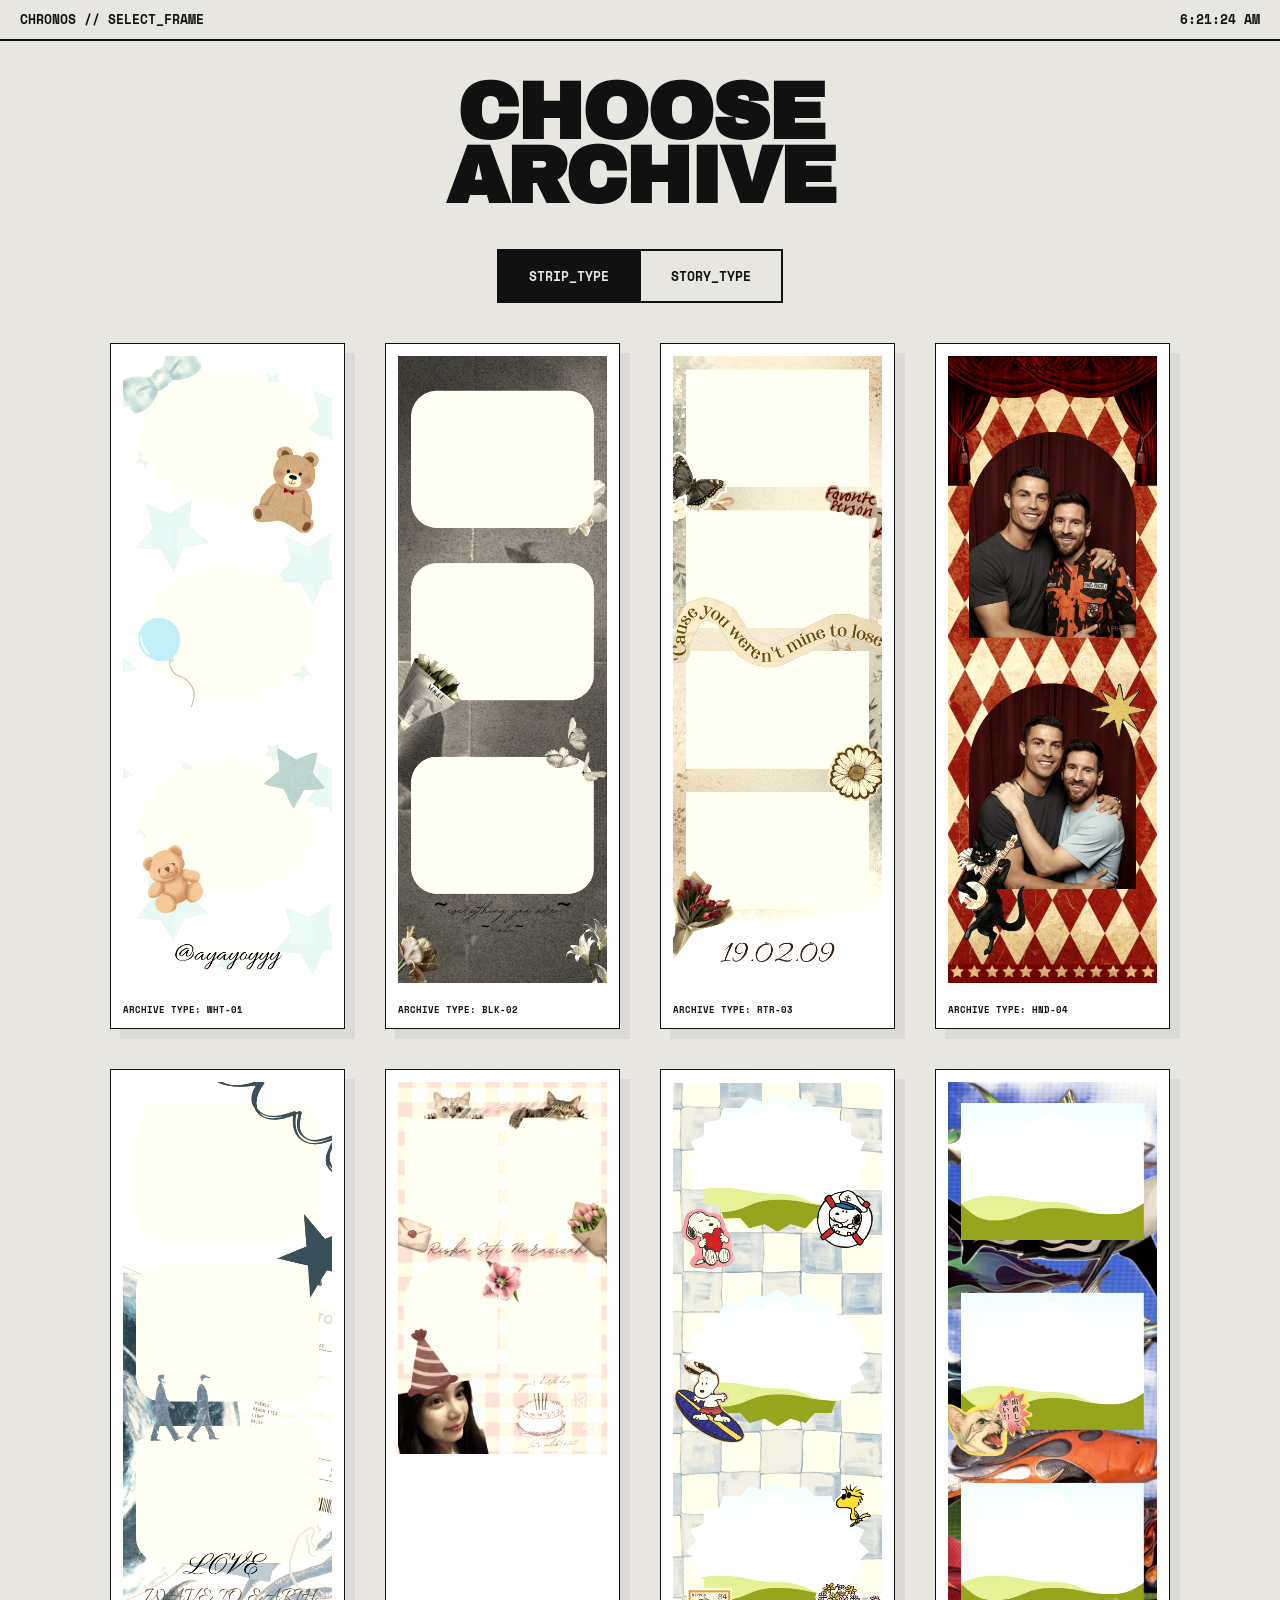
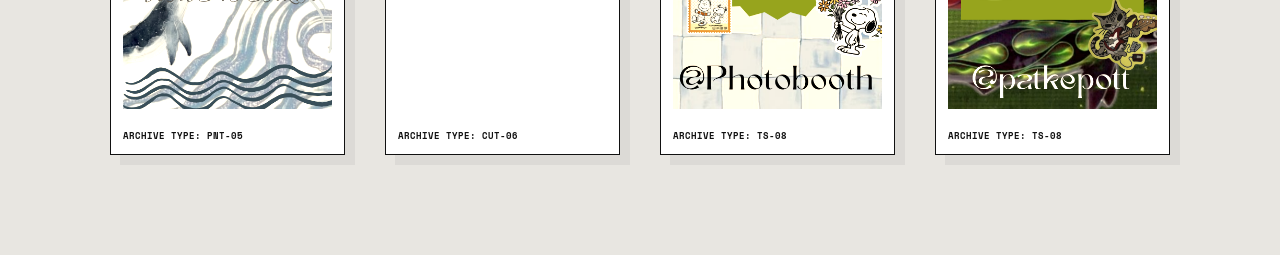
==== cobacoba/layout.html @ 24fa5acb "commit new" ====
<!DOCTYPE html>
<html lang="id">
<head>
    <meta charset="UTF-8">
    <meta name="viewport" content="width=device-width, initial-scale=1.0">
    <title>SELECT FRAME — CHRONOS SYSTEM</title>
    <link href="https://fonts.googleapis.com/css2?family=Archivo+Black&family=Space+Mono&display=swap" rel="stylesheet">
    <style>
        /* --- CHRONOS THEME BASE --- */
        * { margin: 0; padding: 0; box-sizing: border-box; }
        
        :root {
            --paper: #e8e6e1; 
            --ink: #111;
            --accent: #999;
        }

        body { 
            background: var(--paper); 
            color: var(--ink); 
            font-family: 'Space Mono', monospace; 
            overflow-x: hidden;
            display: flex;
            flex-direction: column;
            align-items: center;
            min-height: 100vh;
        }

        /* --- VINTAGE GRAIN OVERLAY --- */
        body::before {
            content: "";
            position: fixed; top: 0; left: 0; width: 100%; height: 100%;
            background: url('https://www.transparenttextures.com/patterns/stardust.png');
            opacity: 0.4; pointer-events: none; z-index: 1000;
        }

        /* --- TOP BAR --- */
        .time-header {
            width: 100%;
            border-bottom: 2px solid var(--ink);
            padding: 10px 20px;
            display: flex;
            justify-content: space-between;
            font-size: 0.8rem;
            font-weight: bold;
            text-transform: uppercase;
            position: sticky;
            top: 0;
            background: var(--paper);
            z-index: 1100;
        }

        h1 { 
            font-family: 'Archivo Black', sans-serif;
            font-size: clamp(2.5rem, 8vw, 5rem);
            text-align: center;
            text-transform: uppercase;
            margin: 40px 0;
            letter-spacing: -2px;
            line-height: 0.8;
        }

        /* --- TAB SYSTEM: BRUTAL STYLE --- */
        .tab-container {
            display: flex;
            gap: 0;
            margin-bottom: 40px;
            border: 2px solid var(--ink);
        }

        .tab-btn {
            background: transparent;
            border: none;
            border-right: 2px solid var(--ink);
            color: var(--ink);
            padding: 15px 30px;
            font-family: 'Space Mono', monospace;
            font-weight: bold;
            text-transform: uppercase;
            cursor: pointer;
            transition: 0.2s;
        }

        .tab-btn:last-child { border-right: none; }

        .tab-btn.active {
            background: var(--ink);
            color: var(--paper);
        }

        /* --- LAYOUT SECTIONS --- */
        .layout-section {
            display: none;
            width: 100%;
            max-width: 1100px;
            padding: 0 20px 100px 20px;
        }

        .layout-section.active { display: block; }

        .grid-container { 
            display: grid; 
            grid-template-columns: repeat(auto-fit, minmax(220px, 1fr)); 
            gap: 40px; 
            justify-items: center;
        }

        /* --- FRAME CARD: MUSEUM STYLE --- */
        .frame-card { 
            background: #fff; 
            padding: 12px 12px 45px 12px; 
            border: 1px solid var(--ink);
            cursor: pointer; 
            transition: 0.4s cubic-bezier(0.19, 1, 0.22, 1); 
            position: relative;
            width: 100%;
            max-width: 250px;
            box-shadow: 10px 10px 0px rgba(0,0,0,0.05);
        }

        .frame-card::after {
            content: "ARCHIVE TYPE: "attr(data-type);
            position: absolute; bottom: 12px; left: 12px;
            font-size: 9px; font-weight: bold;
        }

        .frame-card img { 
            width: 100%; 
            display: block;
            filter: sepia(0.3) contrast(1.1);
            transition: 0.3s;
            background: #eee;
        }

        .frame-card:hover { 
            transform: translateY(-10px) rotate(2deg);
            box-shadow: 20px 20px 0px rgba(0,0,0,0.1);
            z-index: 10;
        }

        .frame-card:hover img { filter: sepia(0) contrast(1); }

        .selected { 
            background: var(--ink) !important;
            border-color: var(--ink) !important;
            transform: scale(1.05) !important;
        }
        
        .selected img { filter: sepia(0) brightness(0.9) !important; }
        .selected::after { color: var(--paper); }

        /* --- MOBILE --- */
        @media (max-width: 600px) {
            .grid-container { grid-template-columns: 1fr 1fr; gap: 15px; }
            h1 { font-size: 2.5rem; }
            .tab-btn { padding: 10px 15px; font-size: 0.7rem; }
        }
    </style>
</head>
<body>

    <div class="time-header">
        <div>CHRONOS // SELECT_FRAME</div>
        <div id="clock">00:00:00</div>
    </div>

    <h1>CHOOSE<br>ARCHIVE</h1>

    <div class="tab-container">
        <button class="tab-btn active" onclick="switchTab('strip', this)">STRIP_TYPE</button>
        <button class="tab-btn" onclick="switchTab('story', this)">STORY_TYPE</button>
        <!-- <button class="tab-btn" onclick="switchTab('special', this)">SPECIAL_BIASS</button> -->
    </div>

    <div id="strip" class="layout-section active">
        <div class="grid-container">
            <div class="frame-card" data-type="WHT-01" onclick="selectLayout('layoutA', this)">
                <img src="frames/1.png" alt="Frame 1">
            </div>
            <div class="frame-card" data-type="BLK-02" onclick="selectLayout('layoutB', this)">
                <img src="frames/2.png" alt="Frame 2">
            </div>
            <div class="frame-card" data-type="RTR-03" onclick="selectLayout('layoutC', this)">
                <img src="frames/3.png" alt="Frame 3">
            </div>
            <div class="frame-card" data-type="HND-04" onclick="selectLayout('layoutD', this)">
                <img src="frames/4.png" alt="Frame 4">
            </div>
            <div class="frame-card" data-type="PNT-05" onclick="selectLayout('layoutE', this)">
                <img src="frames/8.png" alt="Frame 5">
            </div>
            <div class="frame-card" data-type="CUT-06" onclick="selectLayout('layoutF', this)">
                <img src="frames/9.png" alt="Frame 6">
            </div>
            <div class="frame-card" data-type="TS-08" onclick="selectLayout('layoutH', this)">
                <img src="frames/framea1.png" alt="Frame 8">
            </div>
            <div class="frame-card" data-type="TS-08" onclick="selectLayout('layoutJ', this)">
                <img src="frames/framea.png" alt="Frame 10">
            </div>
        </div>
    </div>

    <div id="story" class="layout-section">
        <div class="grid-container">
            <div class="frame-card" data-type="WIN-98" onclick="selectLayout('layoutG', this)">
                <img src="frames/6.png" alt="Frame 7">
            </div>
        </div>
    </div>

    <div id="special" class="layout-section">
            <div class="frame-card" data-type="Special" onclick="selectLayout('layoutI', this)">
                <img src="frames/9.png" alt="Frame 9">
            </div>
        </div>
    </div>

    <script>
        // Realtime Clock
        function updateClock() {
            const now = new Date();
            document.getElementById('clock').innerText = now.toLocaleTimeString();
        }
        setInterval(updateClock, 1000);
        updateClock();

        function switchTab(tabId, btn) {
            document.querySelectorAll('.layout-section').forEach(s => s.classList.remove('active'));
            document.querySelectorAll('.tab-btn').forEach(b => b.classList.remove('active'));
            document.getElementById(tabId).classList.add('active');
            btn.classList.add('active');
        }

        function selectLayout(layoutName, element) {
            localStorage.setItem('selectedLayout', layoutName);
            document.querySelectorAll('.frame-card').forEach(c => c.classList.remove('selected'));
            element.classList.add('selected');

            if (navigator.vibrate) navigator.vibrate(40);

            setTimeout(() => {
                window.location.href = 'camera.html';
            }, 500);
        }
    </script>
</body>
</html>
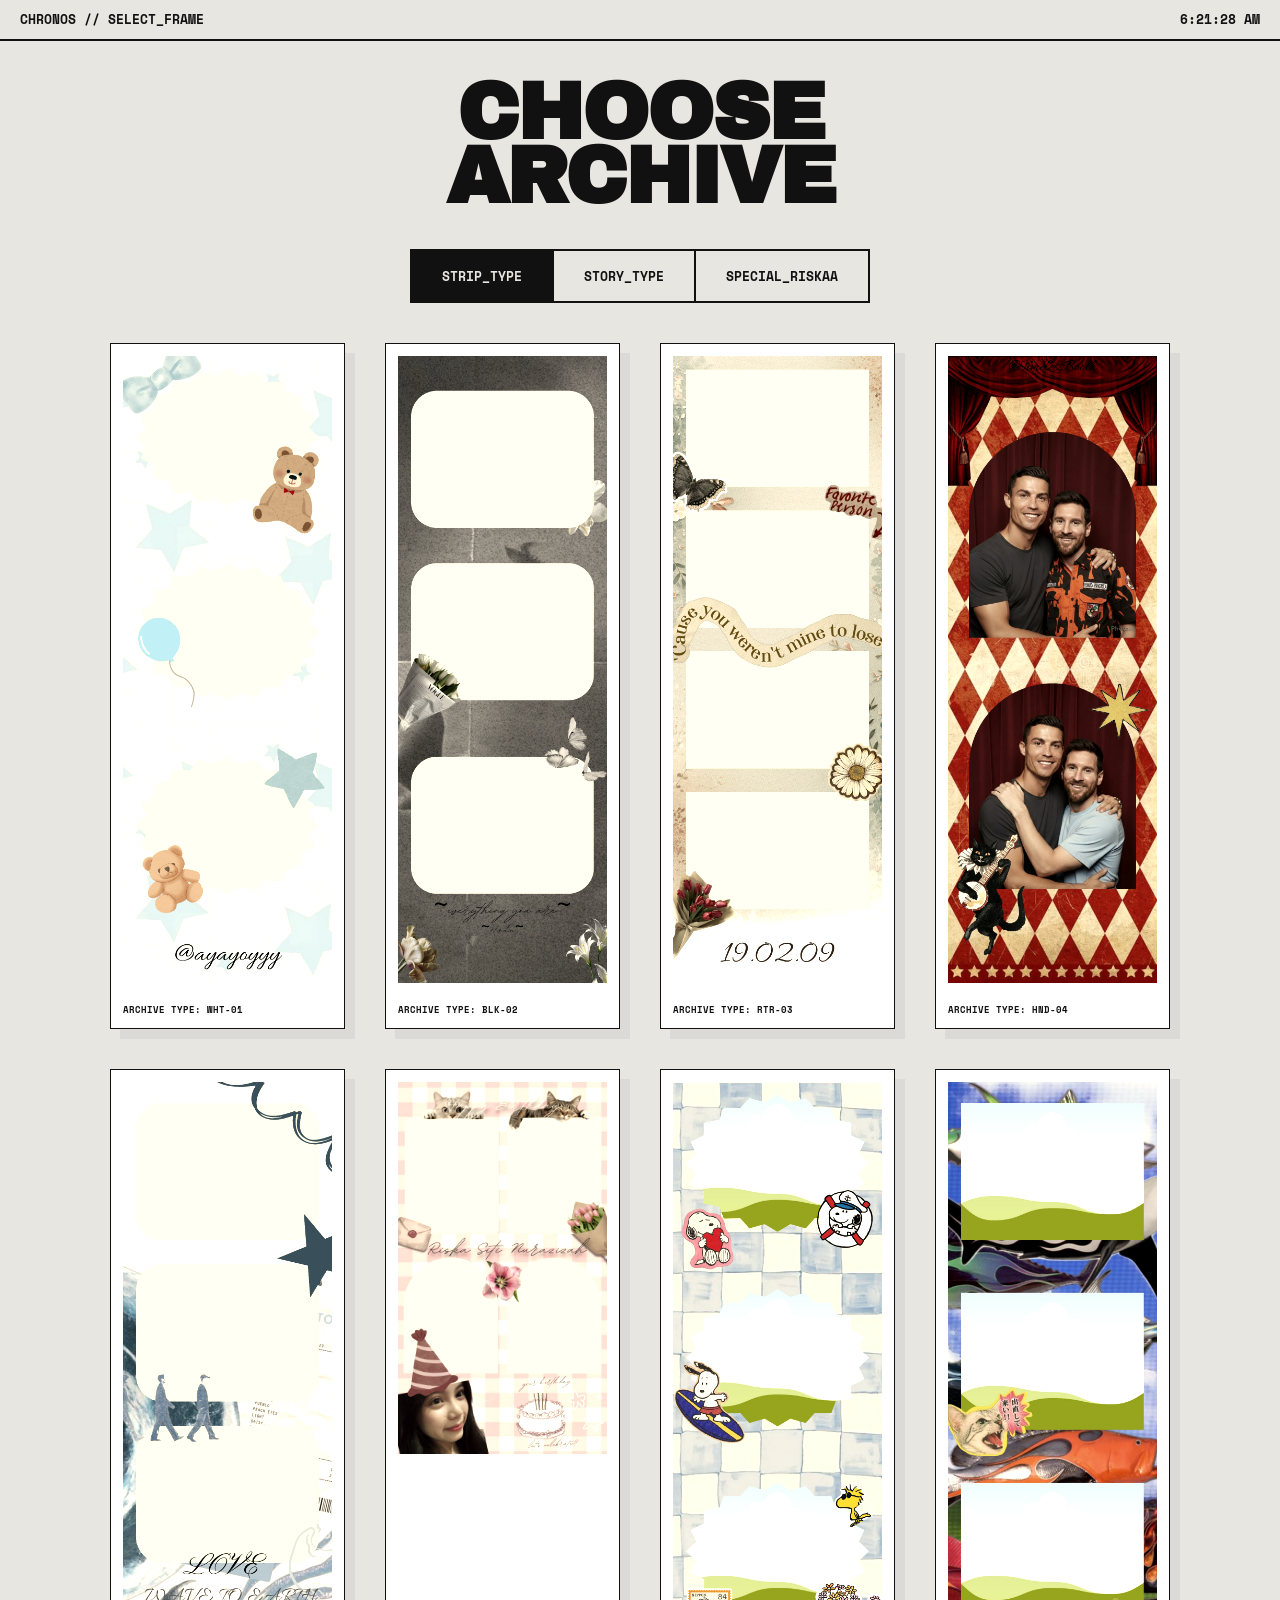
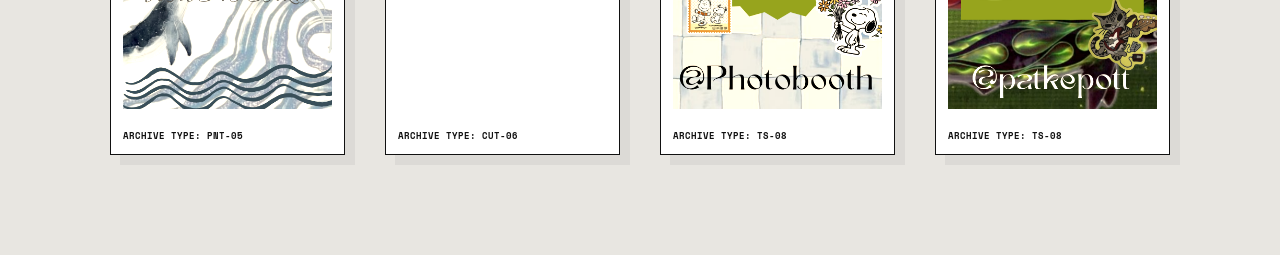
==== commit 7e84dc07: "Update camera and layout HTML" ====
--- a/cobacoba/layout.html
+++ b/cobacoba/layout.html
@@ -169,7 +169,7 @@
     <div class="tab-container">
         <button class="tab-btn active" onclick="switchTab('strip', this)">STRIP_TYPE</button>
         <button class="tab-btn" onclick="switchTab('story', this)">STORY_TYPE</button>
-        <!-- <button class="tab-btn" onclick="switchTab('special', this)">SPECIAL_BIASS</button> -->
+        <button class="tab-btn" onclick="switchTab('special', this)">SPECIAL_RISKAA</button>
     </div>
 
     <div id="strip" class="layout-section active">
@@ -210,6 +210,7 @@
     </div>
 
     <div id="special" class="layout-section">
+        <div class="grid-container">
             <div class="frame-card" data-type="Special" onclick="selectLayout('layoutI', this)">
                 <img src="frames/9.png" alt="Frame 9">
             </div>
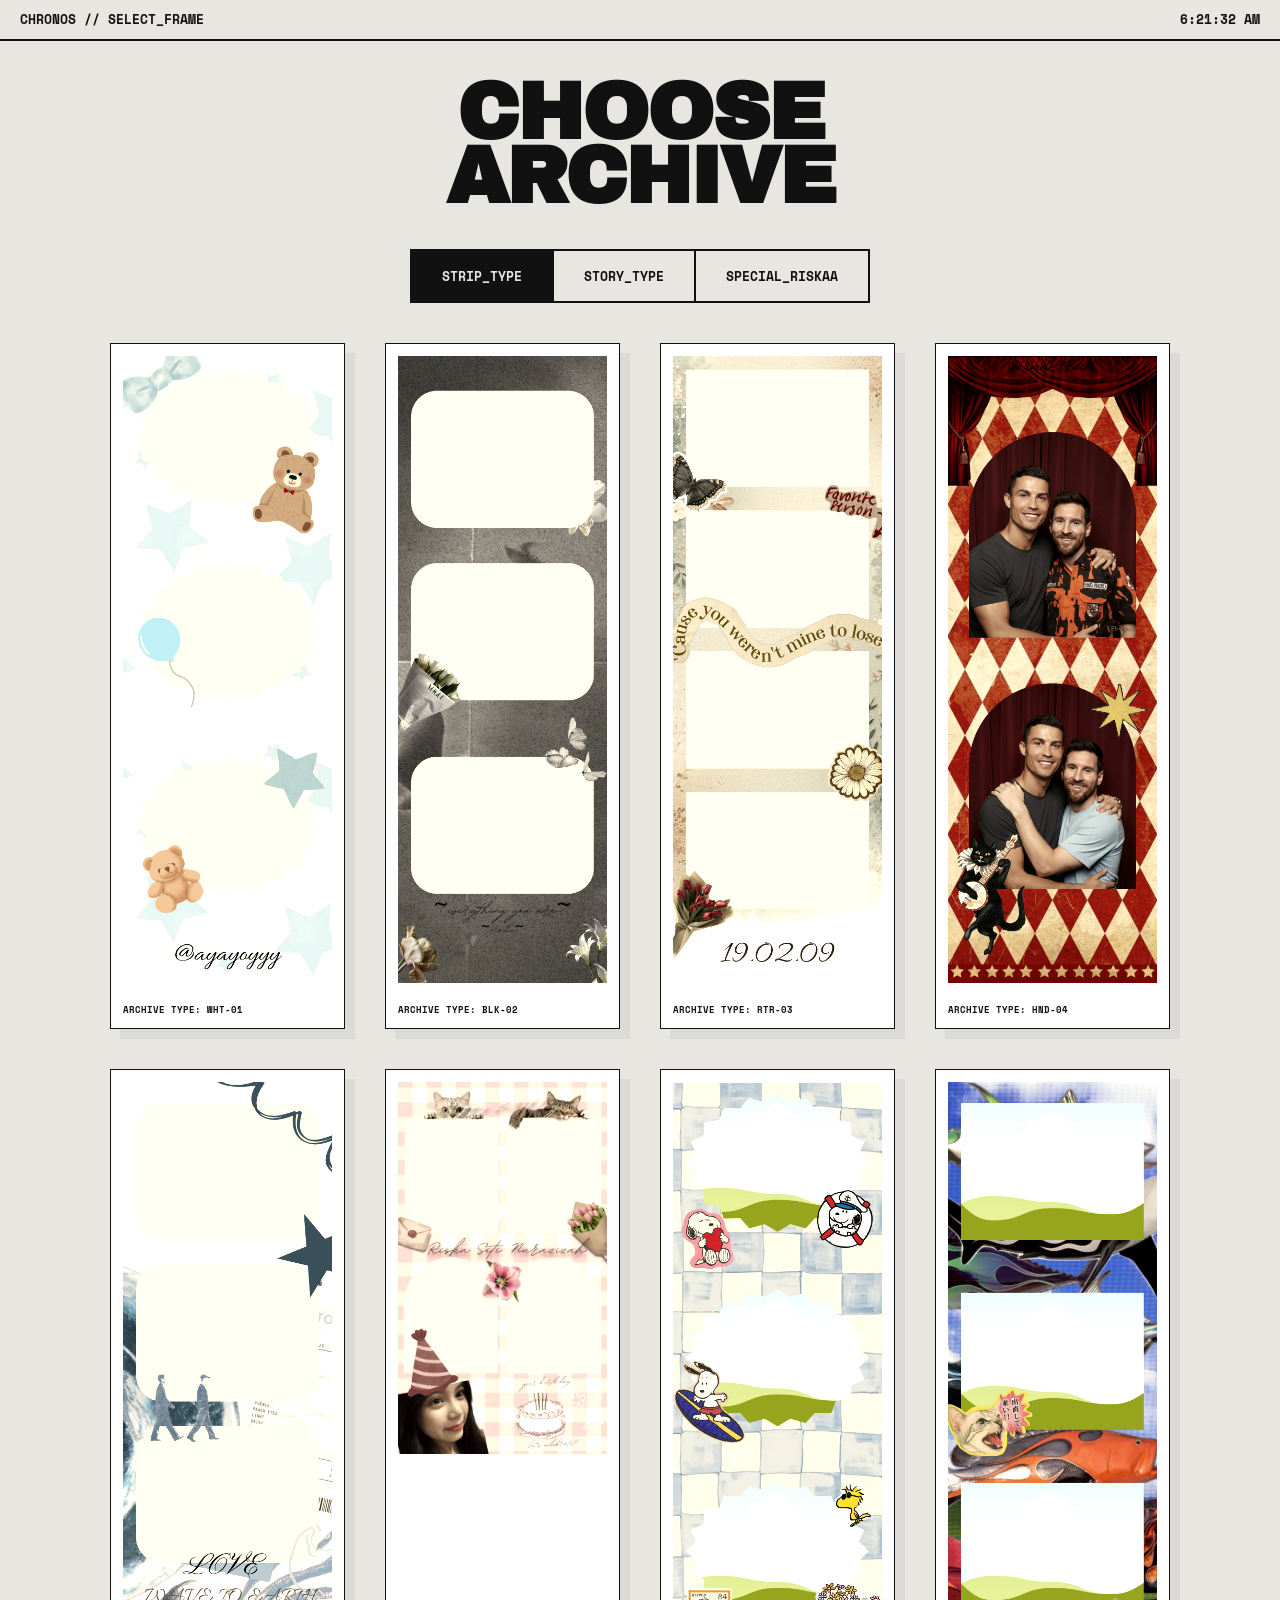
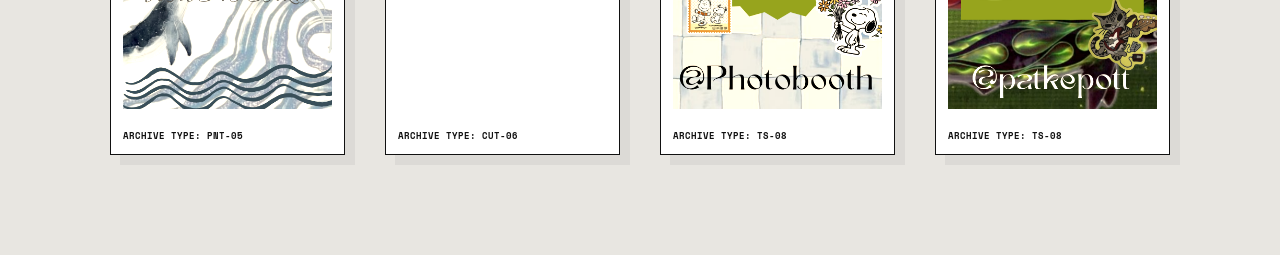
==== commit da6a5086: "fix: reset session on layout change and correct max poses" ====
--- a/cobacoba/layout.html
+++ b/cobacoba/layout.html
@@ -235,7 +235,11 @@
 
         function selectLayout(layoutName, element) {
             localStorage.setItem('selectedLayout', layoutName);
-            document.querySelectorAll('.frame-card').forEach(c => c.classList.remove('selected'));
+            // RESET SESSION DATA WHEN NEW LAYOUT SELECTED
+            localStorage.removeItem('p_photos');
+            localStorage.removeItem('p_raw');
+            
+            document.querySelectorAll('.frame-card').forEach(c => b => c.classList.remove('selected'));
             element.classList.add('selected');
 
             if (navigator.vibrate) navigator.vibrate(40);
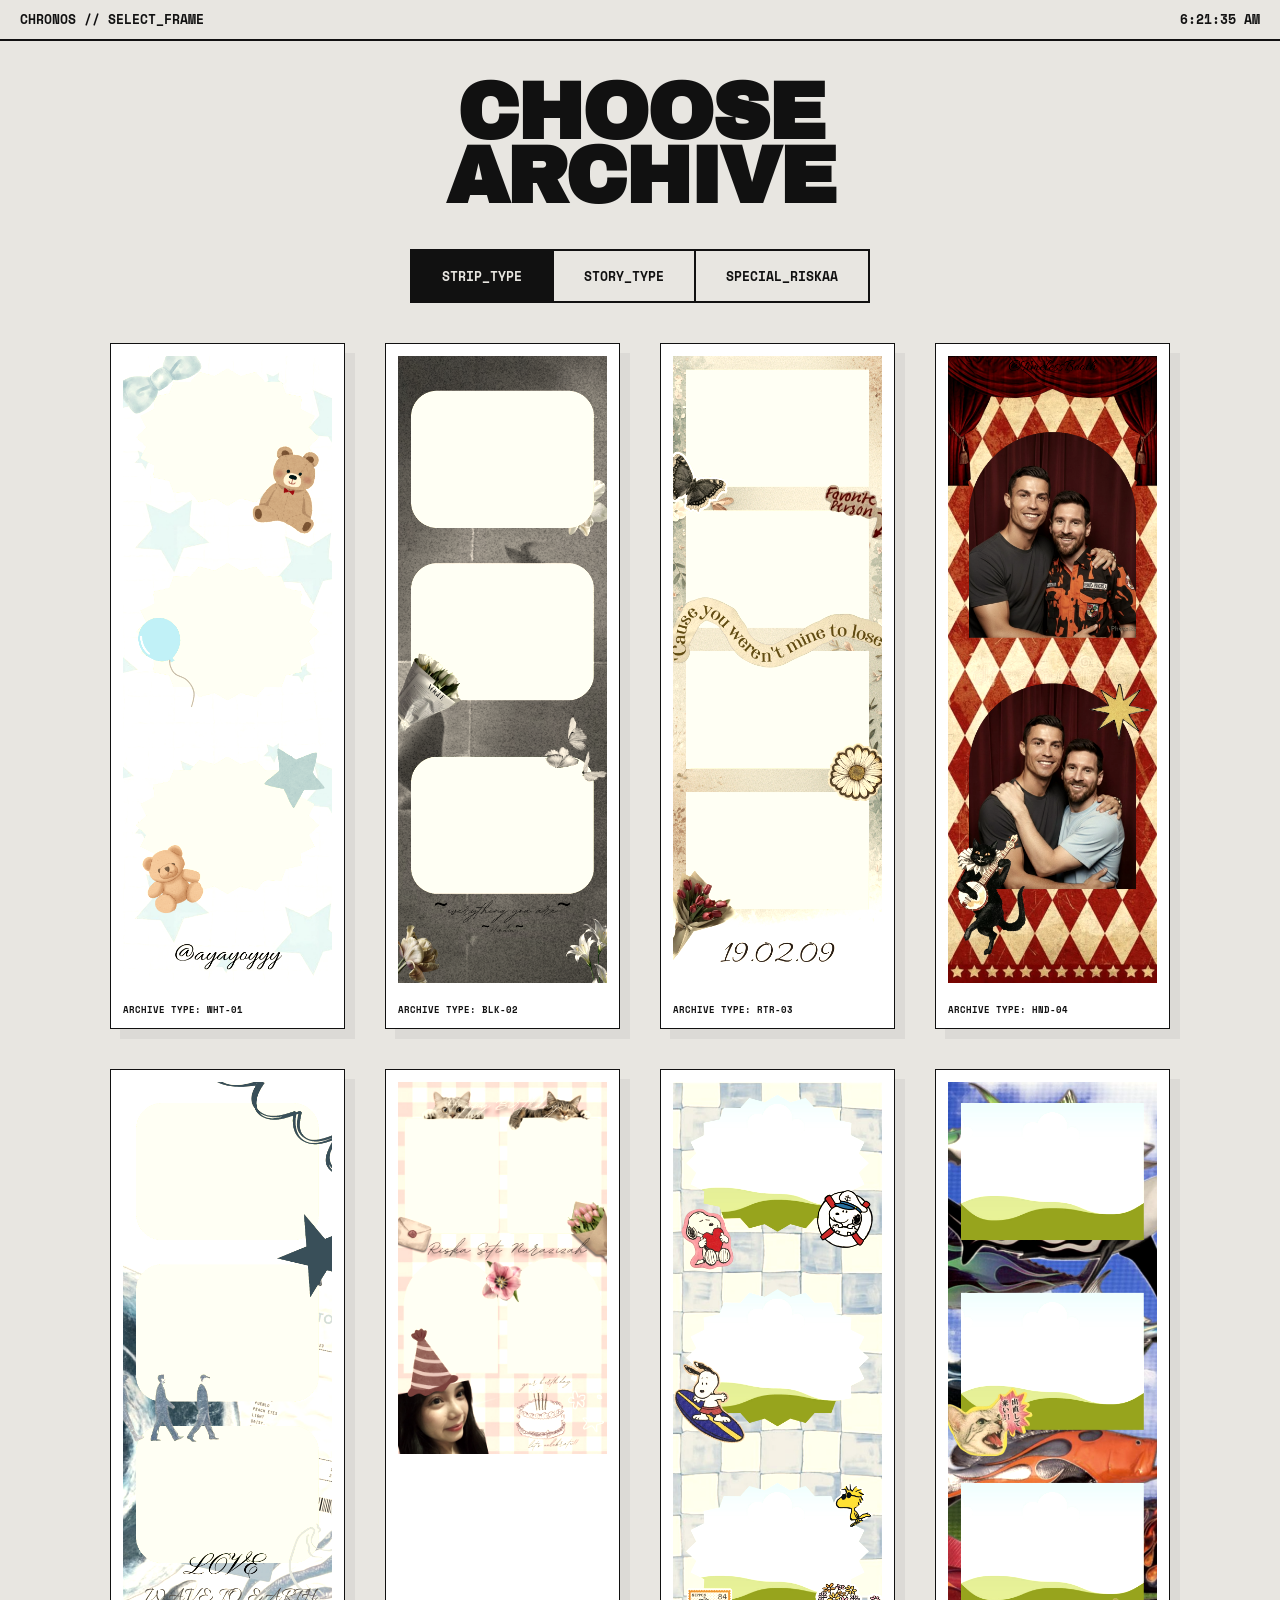
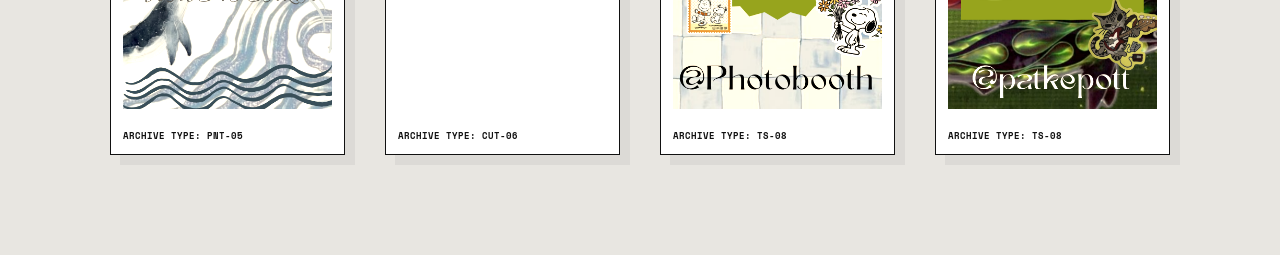
==== commit 70f68495: "fix: set layoutI and layoutF to 3 poses and vertical layout" ====
--- a/cobacoba/layout.html
+++ b/cobacoba/layout.html
@@ -239,7 +239,7 @@
             localStorage.removeItem('p_photos');
             localStorage.removeItem('p_raw');
             
-            document.querySelectorAll('.frame-card').forEach(c => b => c.classList.remove('selected'));
+            document.querySelectorAll('.frame-card').forEach(c => c.classList.remove('selected'));
             element.classList.add('selected');
 
             if (navigator.vibrate) navigator.vibrate(40);
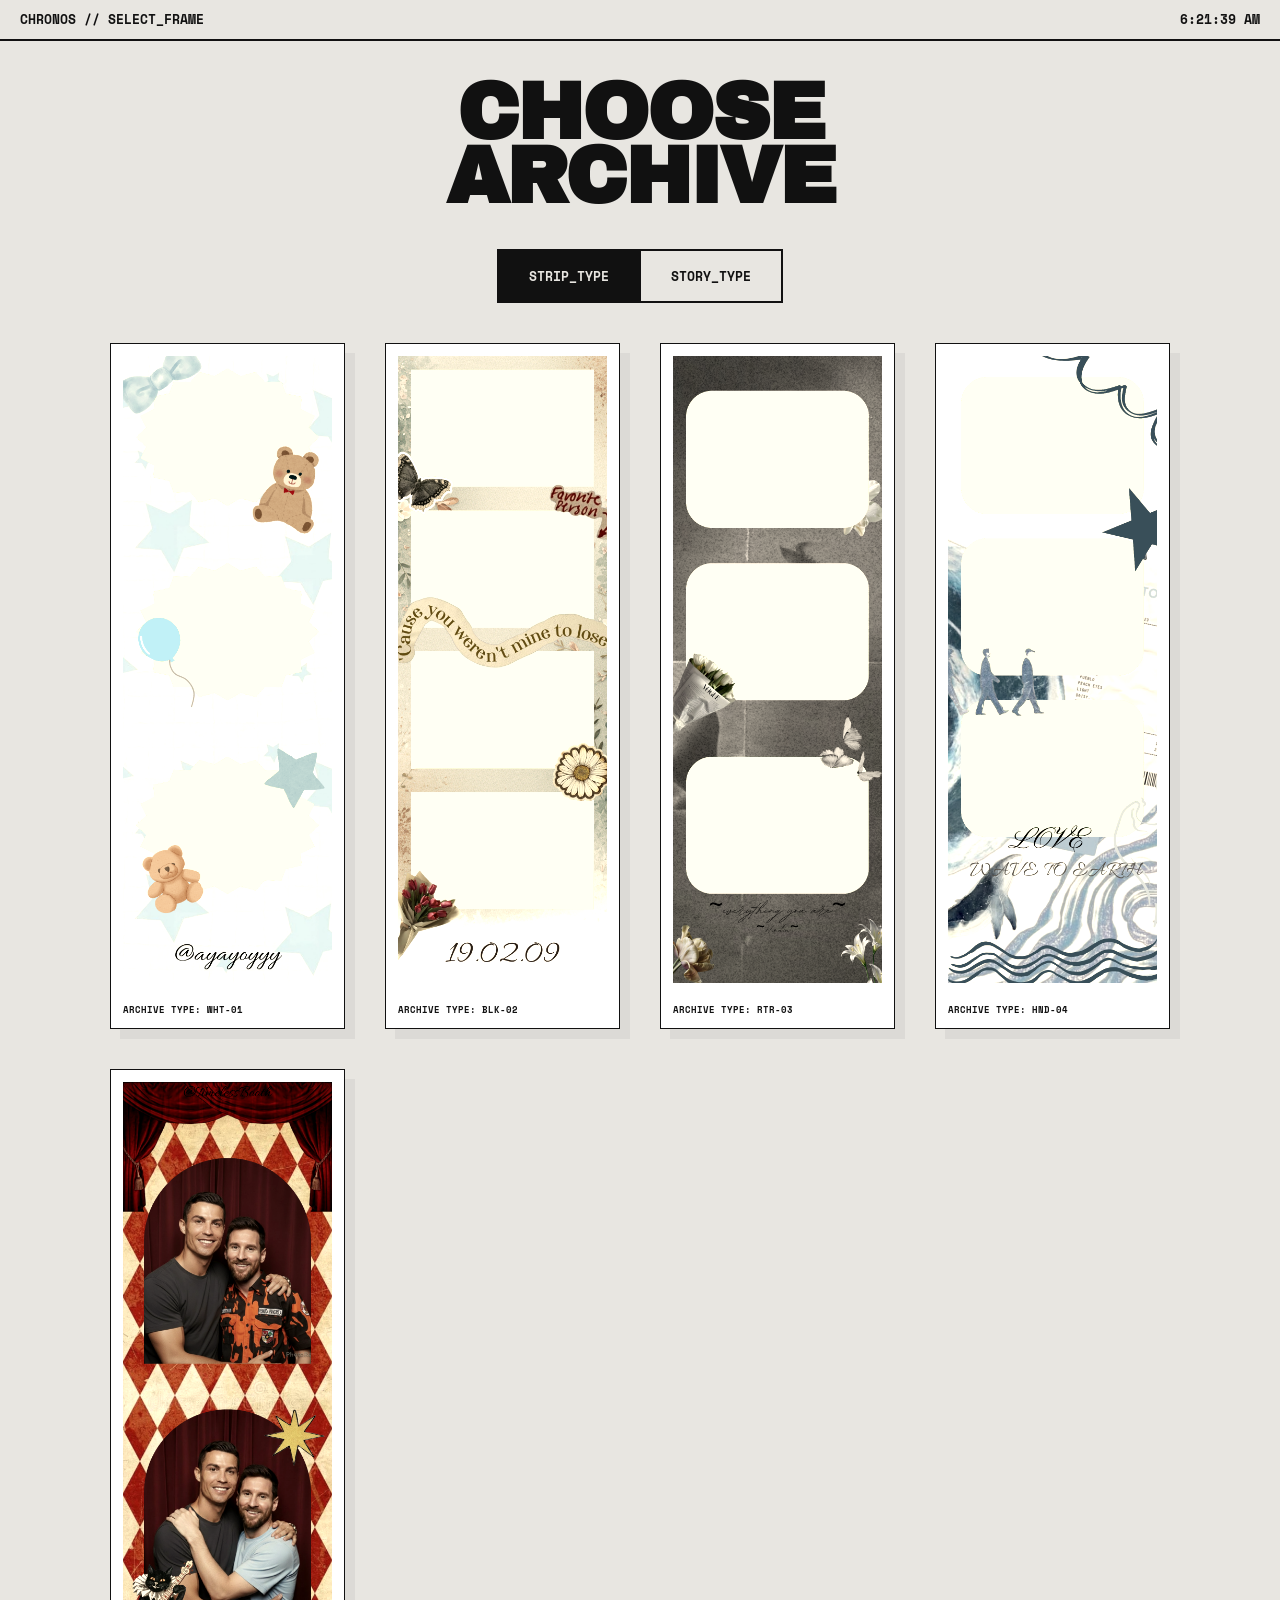
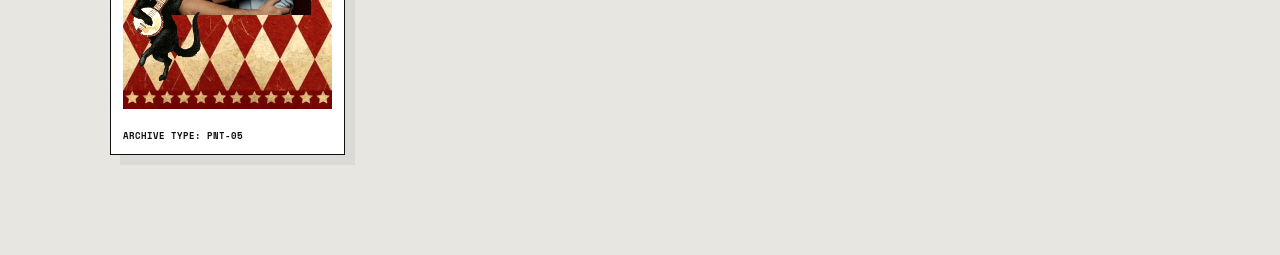
==== commit 0890a4f5: "ubah semua" ====
--- a/cobacoba/layout.html
+++ b/cobacoba/layout.html
@@ -169,7 +169,7 @@
     <div class="tab-container">
         <button class="tab-btn active" onclick="switchTab('strip', this)">STRIP_TYPE</button>
         <button class="tab-btn" onclick="switchTab('story', this)">STORY_TYPE</button>
-        <button class="tab-btn" onclick="switchTab('special', this)">SPECIAL_RISKAA</button>
+        <!-- <button class="tab-btn" onclick="switchTab('special', this)">SPECIAL_BIASS</button> -->
     </div>
 
     <div id="strip" class="layout-section active">
@@ -178,26 +178,26 @@
                 <img src="frames/1.png" alt="Frame 1">
             </div>
             <div class="frame-card" data-type="BLK-02" onclick="selectLayout('layoutB', this)">
-                <img src="frames/2.png" alt="Frame 2">
+                <img src="frames/3.png" alt="Frame 2">
             </div>
             <div class="frame-card" data-type="RTR-03" onclick="selectLayout('layoutC', this)">
-                <img src="frames/3.png" alt="Frame 3">
+                <img src="frames/2.png" alt="Frame 3">
             </div>
             <div class="frame-card" data-type="HND-04" onclick="selectLayout('layoutD', this)">
-                <img src="frames/4.png" alt="Frame 4">
+                <img src="frames/8.png" alt="Frame 4">
             </div>
             <div class="frame-card" data-type="PNT-05" onclick="selectLayout('layoutE', this)">
-                <img src="frames/8.png" alt="Frame 5">
-            </div>
-            <div class="frame-card" data-type="CUT-06" onclick="selectLayout('layoutF', this)">
-                <img src="frames/9.png" alt="Frame 6">
-            </div>
-            <div class="frame-card" data-type="TS-08" onclick="selectLayout('layoutH', this)">
-                <img src="frames/framea1.png" alt="Frame 8">
-            </div>
-            <div class="frame-card" data-type="TS-08" onclick="selectLayout('layoutJ', this)">
-                <img src="frames/framea.png" alt="Frame 10">
-            </div>
+                <img src="frames/4.png" alt="Frame 5">
+            </div>
+            <!-- <div class="frame-card" data-type="CUT-06" onclick="selectLayout('layoutF', this)">
+                <img src="frames/6.png" alt="Frame 6">
+            </div> -->
+            <!-- <div class="frame-card" data-type="TS-08" onclick="selectLayout('layoutH', this)">
+                <img src="frames/8.png" alt="Frame 8">
+            </div> -->
+            <!-- <div class="frame-card" data-type="TS-08" onclick="selectLayout('layoutJ', this)">
+                <img src="frames/10.png" alt="Frame 10">
+            </div> -->
         </div>
     </div>
 
@@ -210,7 +210,6 @@
     </div>
 
     <div id="special" class="layout-section">
-        <div class="grid-container">
             <div class="frame-card" data-type="Special" onclick="selectLayout('layoutI', this)">
                 <img src="frames/9.png" alt="Frame 9">
             </div>
@@ -235,10 +234,6 @@
 
         function selectLayout(layoutName, element) {
             localStorage.setItem('selectedLayout', layoutName);
-            // RESET SESSION DATA WHEN NEW LAYOUT SELECTED
-            localStorage.removeItem('p_photos');
-            localStorage.removeItem('p_raw');
-            
             document.querySelectorAll('.frame-card').forEach(c => c.classList.remove('selected'));
             element.classList.add('selected');
 
@@ -254,4 +249,3 @@
 
 
 
-
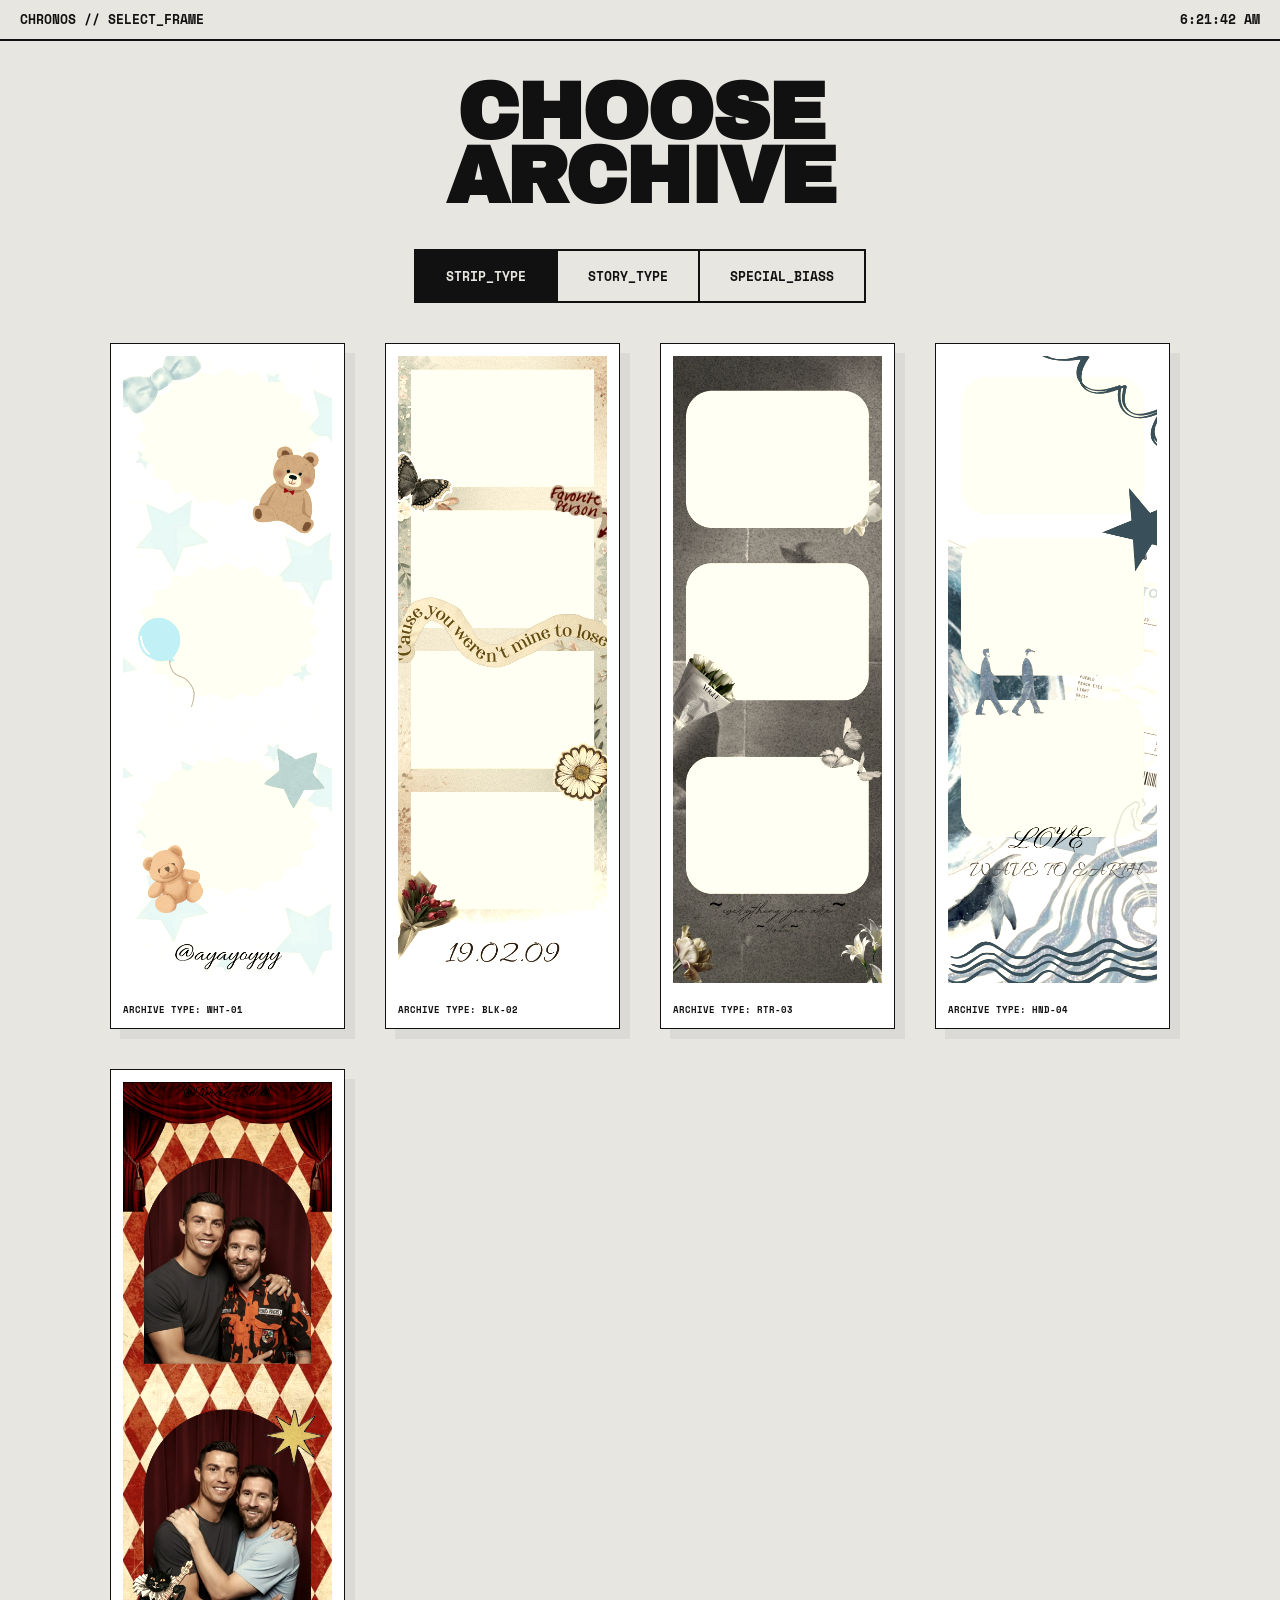
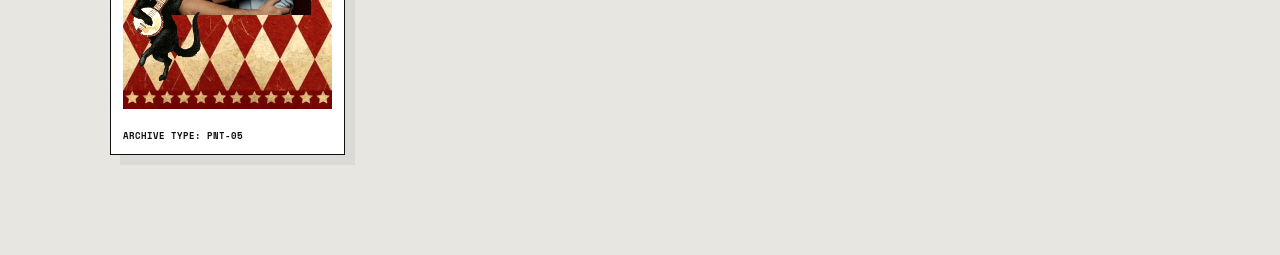
==== commit e161250e: "No changes were found to summarize in the provided diff." ====
--- a/cobacoba/layout.html
+++ b/cobacoba/layout.html
@@ -169,7 +169,7 @@
     <div class="tab-container">
         <button class="tab-btn active" onclick="switchTab('strip', this)">STRIP_TYPE</button>
         <button class="tab-btn" onclick="switchTab('story', this)">STORY_TYPE</button>
-        <!-- <button class="tab-btn" onclick="switchTab('special', this)">SPECIAL_BIASS</button> -->
+        <button class="tab-btn" onclick="switchTab('special', this)">SPECIAL_BIASS</button>
     </div>
 
     <div id="strip" class="layout-section active">
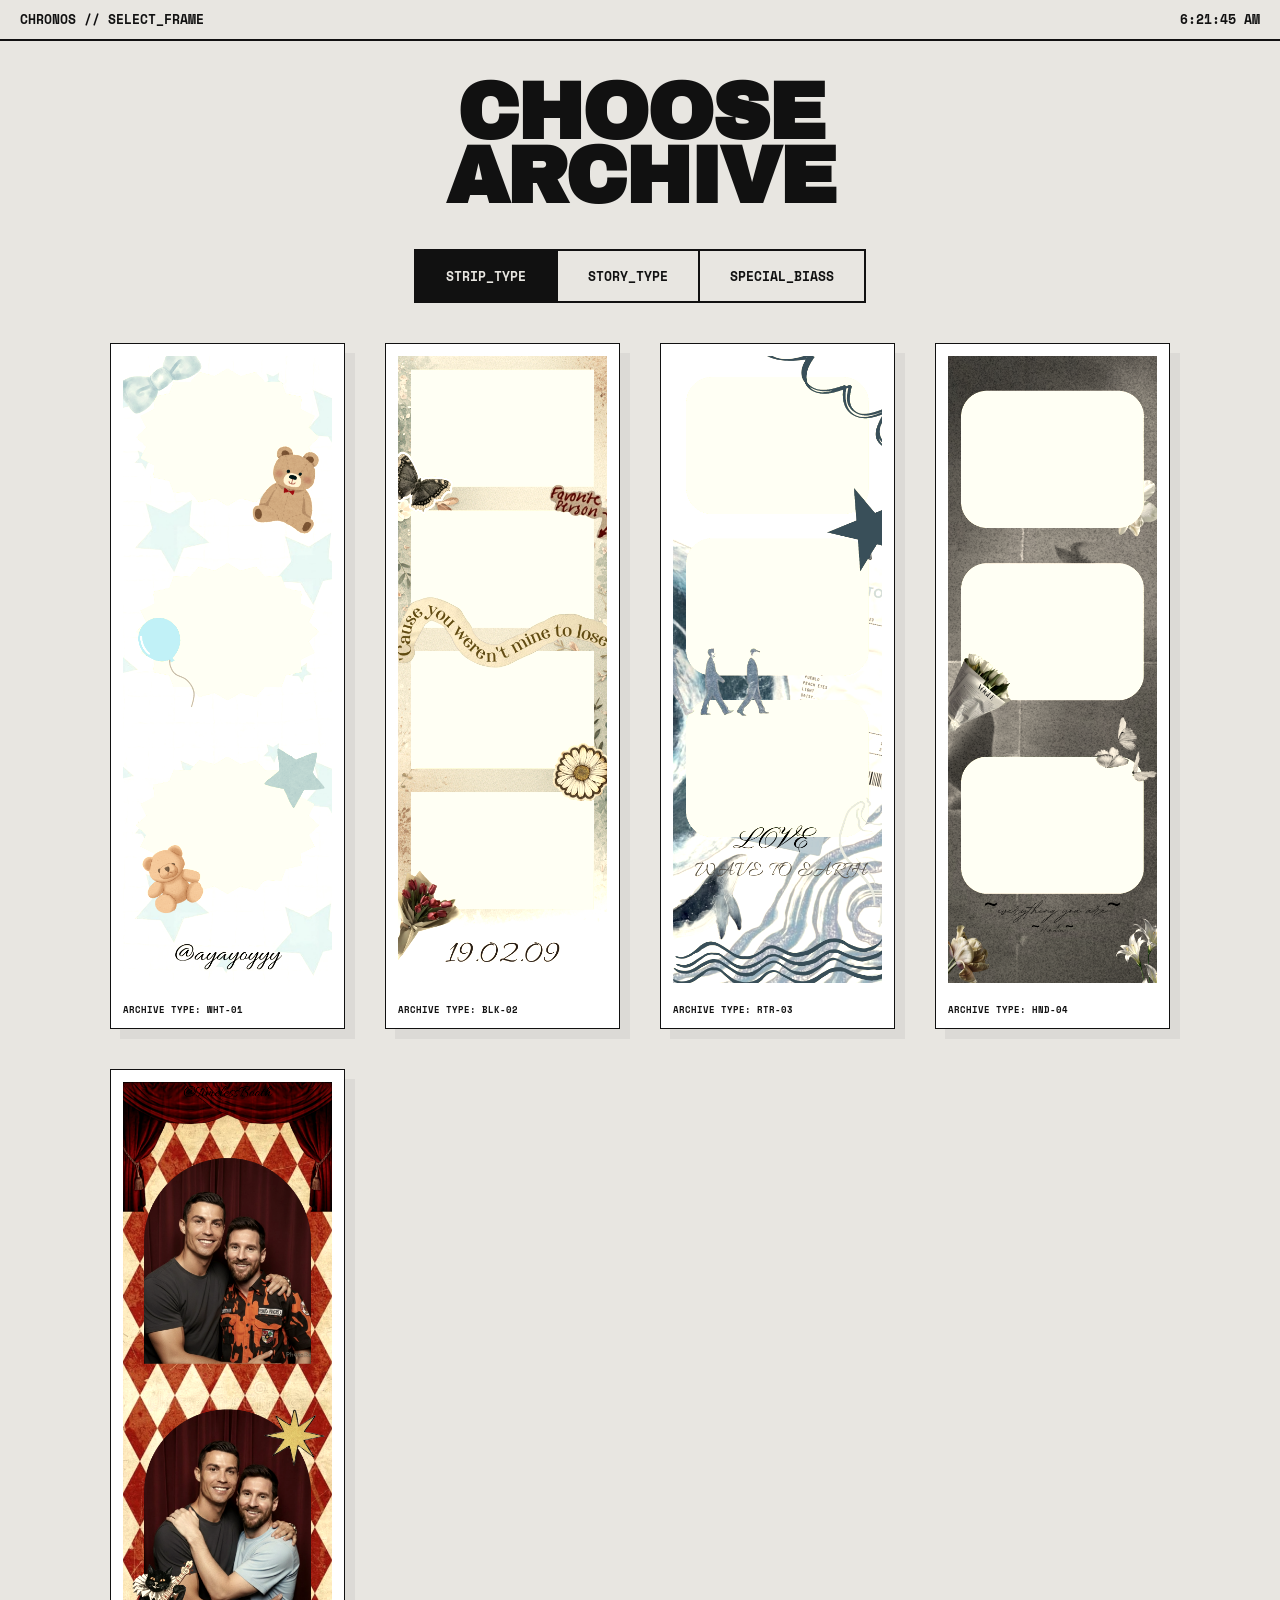
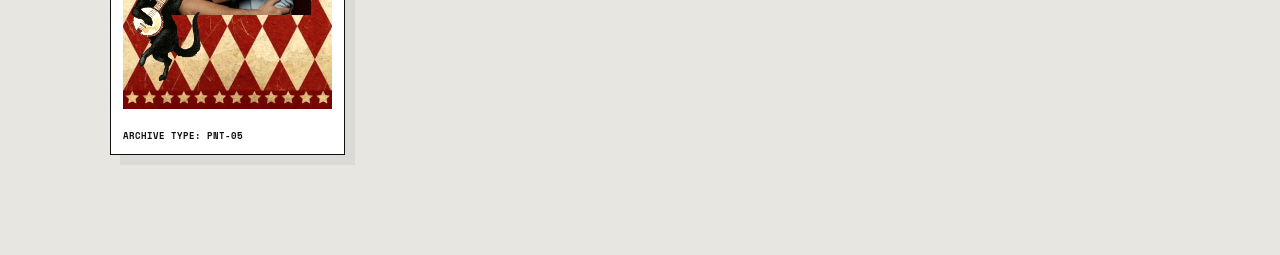
==== commit dbe0433c: "aaa" ====
--- a/cobacoba/layout.html
+++ b/cobacoba/layout.html
@@ -181,10 +181,10 @@
                 <img src="frames/3.png" alt="Frame 2">
             </div>
             <div class="frame-card" data-type="RTR-03" onclick="selectLayout('layoutC', this)">
-                <img src="frames/2.png" alt="Frame 3">
+                <img src="frames/8.png" alt="Frame 3">
             </div>
             <div class="frame-card" data-type="HND-04" onclick="selectLayout('layoutD', this)">
-                <img src="frames/8.png" alt="Frame 4">
+                <img src="frames/2.png" alt="Frame 4">
             </div>
             <div class="frame-card" data-type="PNT-05" onclick="selectLayout('layoutE', this)">
                 <img src="frames/4.png" alt="Frame 5">
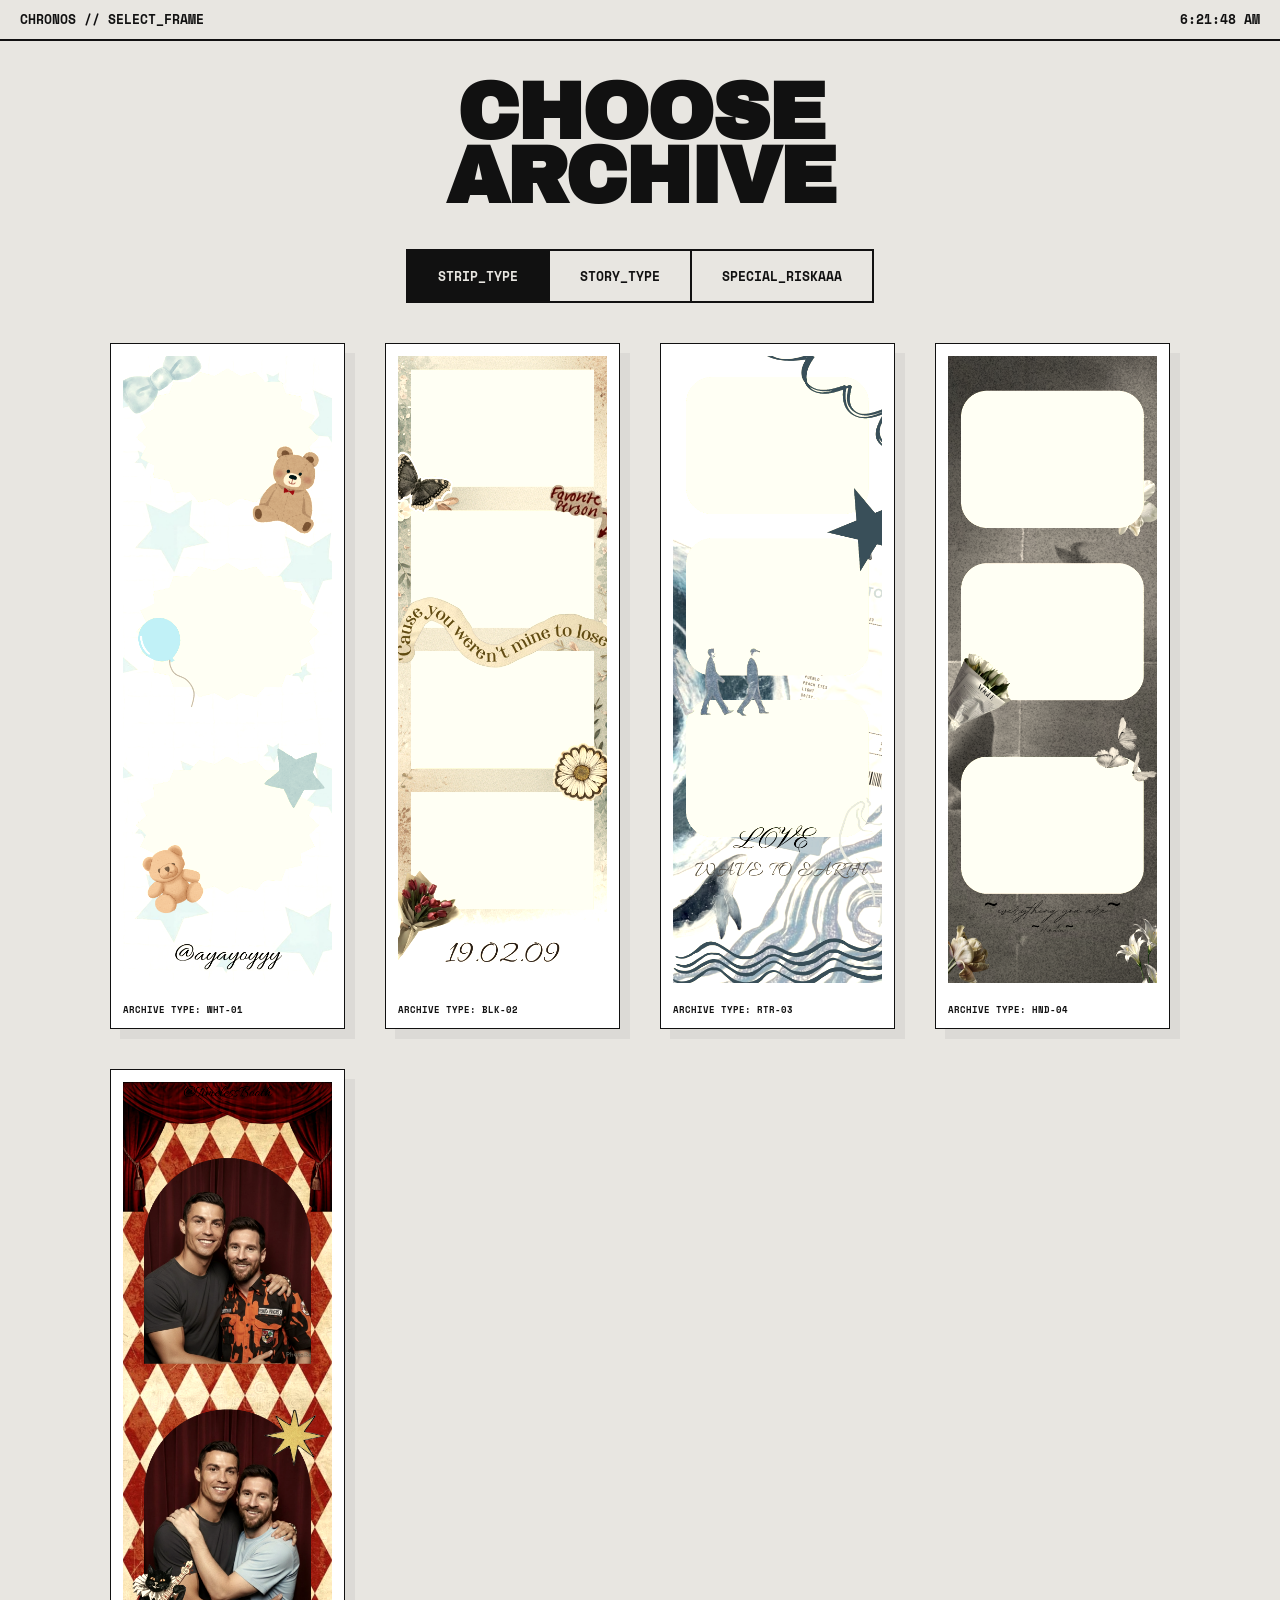
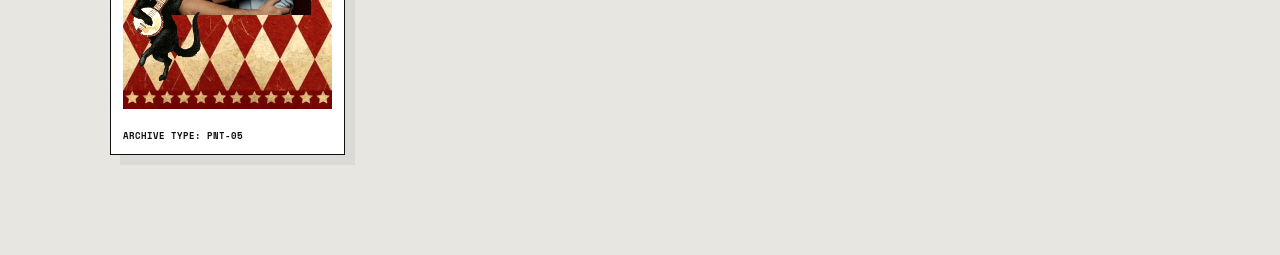
==== commit e7478901: "fix: Update 'SPECIAL_BIASS' tab label to 'SPECIAL_RISKAAA'." ====
--- a/cobacoba/layout.html
+++ b/cobacoba/layout.html
@@ -169,7 +169,7 @@
     <div class="tab-container">
         <button class="tab-btn active" onclick="switchTab('strip', this)">STRIP_TYPE</button>
         <button class="tab-btn" onclick="switchTab('story', this)">STORY_TYPE</button>
-        <button class="tab-btn" onclick="switchTab('special', this)">SPECIAL_BIASS</button>
+        <button class="tab-btn" onclick="switchTab('special', this)">SPECIAL_RISKAAA</button>
     </div>
 
     <div id="strip" class="layout-section active">
